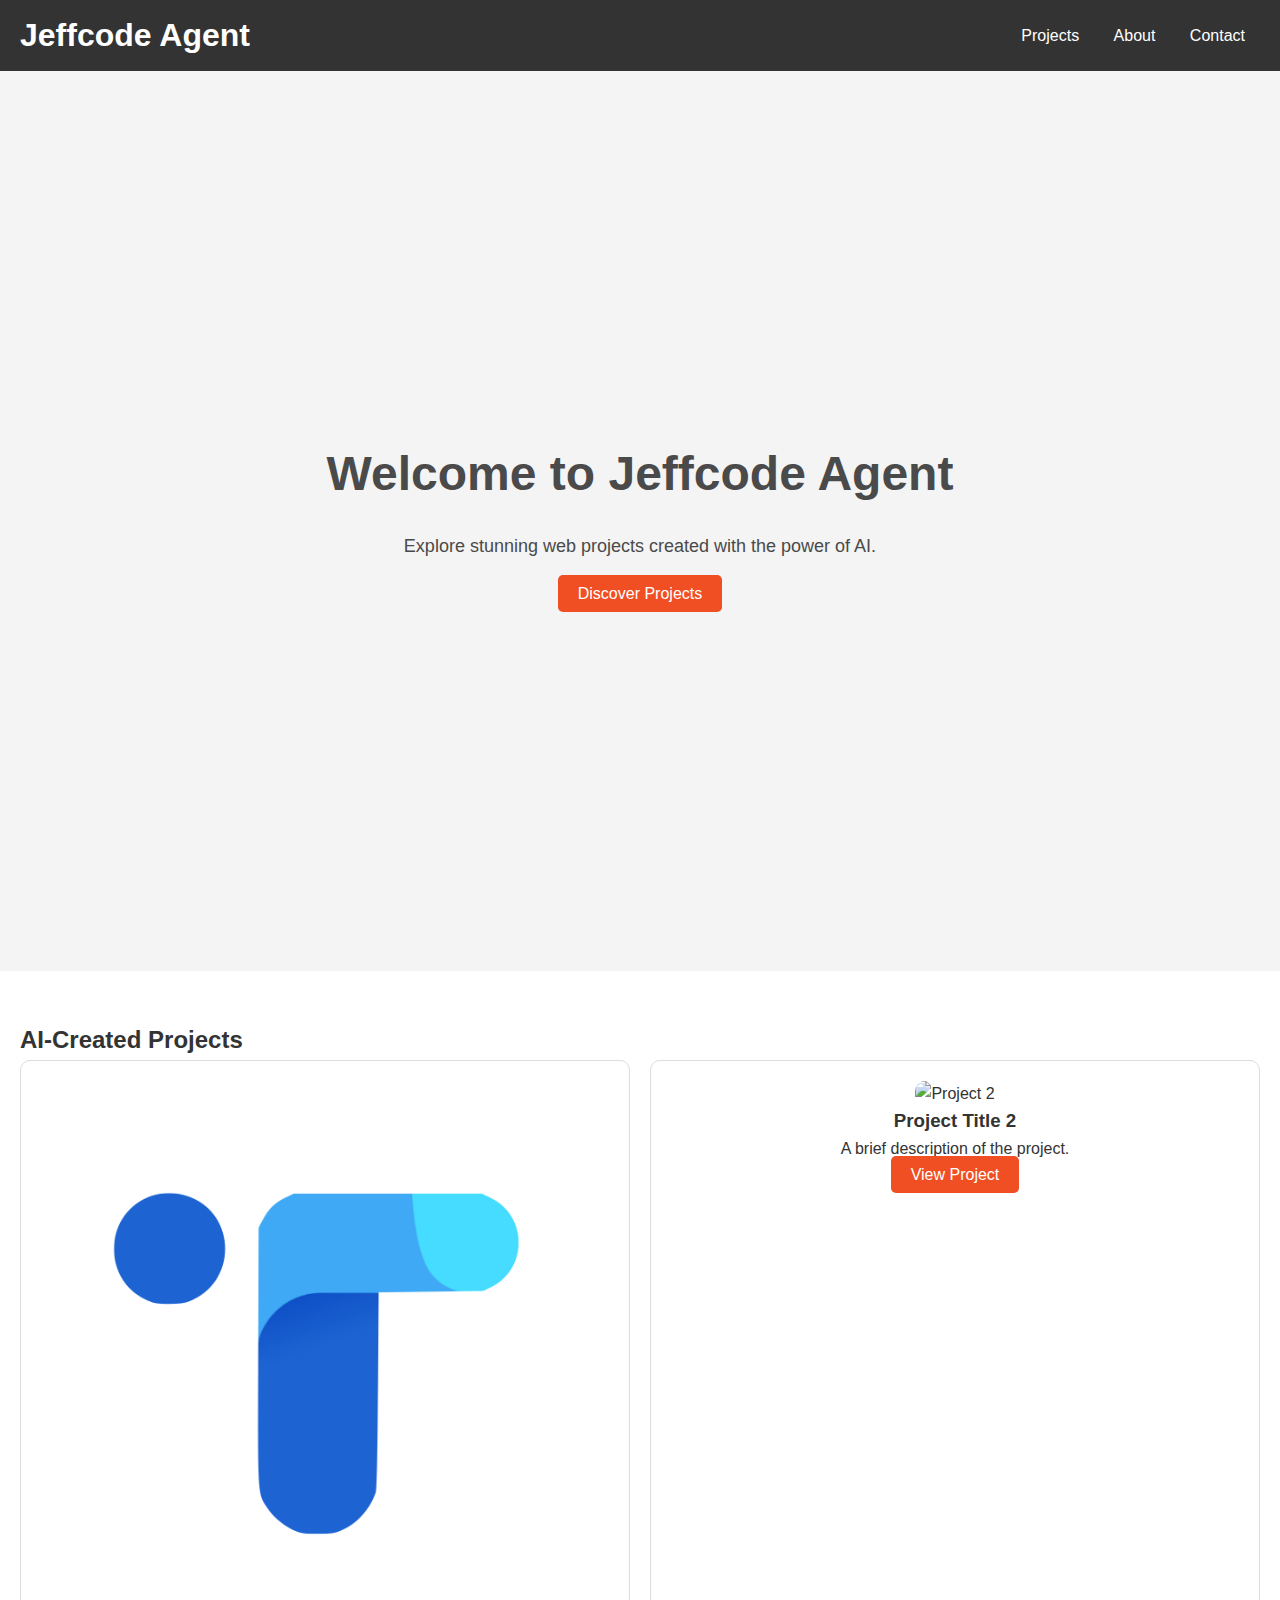
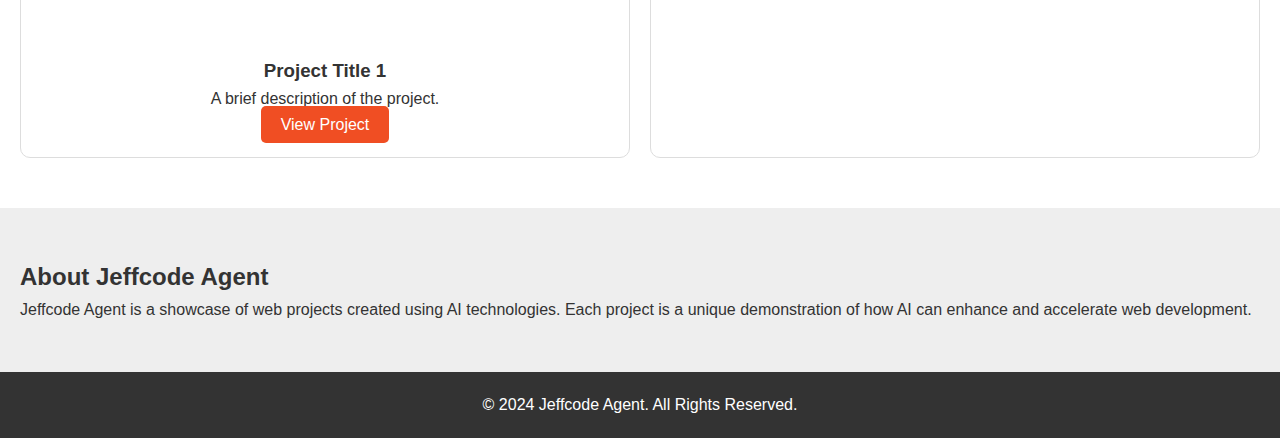
==== index.html @ ad783b9c "Update index.html" ====
<!DOCTYPE html>
<html lang="en">
<head>
    <meta charset="UTF-8">
    <meta name="viewport" content="width=device-width, initial-scale=1.0">
    <meta name="description" content="Showcasing AI-created websites by Jeff Kuo">
    <title>Jeffcode Agent - AI Web Creations</title>
    <link rel="stylesheet" href="styles.css">
</head>
<body>
    <header>
        <nav>
            <div class="logo">
                <h1>Jeffcode Agent</h1>
            </div>
            <ul class="nav-links">
                <li><a href="#projects">Projects</a></li>
                <li><a href="#about">About</a></li>
                <li><a href="#contact">Contact</a></li>
            </ul>
        </nav>
    </header>

    <section class="hero">
        <div class="hero-content">
            <h2>Welcome to Jeffcode Agent</h2>
            <p>Explore stunning web projects created with the power of AI.</p>
            <a href="#projects" class="btn">Discover Projects</a>
        </div>
    </section>

    <section id="projects" class="projects-section">
        <h2>AI-Created Projects</h2>
        <div class="projects-grid">
            <div class="project-card">
                <img src="project1-thumbnail.png" alt="Project 1">
                <h3>Project Title 1</h3>
                <p>A brief description of the project.</p>
                <a href="#" class="btn">View Project</a>
            </div>
            <div class="project-card">
                <img src="project2-thumbnail.jpg" alt="Project 2">
                <h3>Project Title 2</h3>
                <p>A brief description of the project.</p>
                <a href="#" class="btn">View Project</a>
            </div>
            <!-- Add more project cards as needed -->
        </div>
    </section>

    <section id="about" class="about-section">
        <h2>About Jeffcode Agent</h2>
        <p>Jeffcode Agent is a showcase of web projects created using AI technologies. Each project is a unique demonstration of how AI can enhance and accelerate web development.</p>
    </section>

    <footer>
        <p>&copy; 2024 Jeffcode Agent. All Rights Reserved.</p>
    </footer>
</body>
</html>
---- styles.css ----
* {
    margin: 0;
    padding: 0;
    box-sizing: border-box;
}

body {
    font-family: Arial, sans-serif;
    line-height: 1.6;
    background-color: #f4f4f4;
    color: #333;
}

header {
    background-color: #333;
    color: #fff;
    padding: 10px 0;
    text-align: center;
}

nav {
    display: flex;
    justify-content: space-between;
    align-items: center;
    padding: 0 20px;
}

.nav-links {
    list-style: none;
}

.nav-links li {
    display: inline;
    margin: 0 15px;
}

.nav-links a {
    color: #fff;
    text-decoration: none;
    font-size: 16px;
}

.hero {
    background: url('hero-image.jpg') no-repeat center center/cover;
    height: 100vh;
    display: flex;
    justify-content: center;
    align-items: center;
    text-align: center;
    color: #fff;
}

.hero-content h2 {
    font-size: 48px;
    color: #4a4a4a; /* 深灰色 */
}

.hero-content p {
    font-size: 18px;
    margin: 20px 0;
    color: #4a4a4a; /* 深灰色 */
}

.btn {
    background-color: #f04e23;
    color: #fff;
    padding: 10px 20px;
    border: none;
    text-decoration: none;
    border-radius: 5px;
}

.projects-section {
    padding: 50px 20px;
    background-color: #fff;
}

.projects-grid {
    display: grid;
    grid-template-columns: repeat(auto-fit, minmax(250px, 1fr));
    gap: 20px;
}

.project-card {
    background-color: #fff;
    border: 1px solid #ddd;
    padding: 20px;
    text-align: center;
    border-radius: 10px;
}

.project-card img {
    max-width: 100%;
    border-radius: 10px;
}

.about-section {
    padding: 50px 20px;
    background-color: #eee;
}

footer {
    text-align: center;
    padding: 20px;
    background-color: #333;
    color: #fff;
}
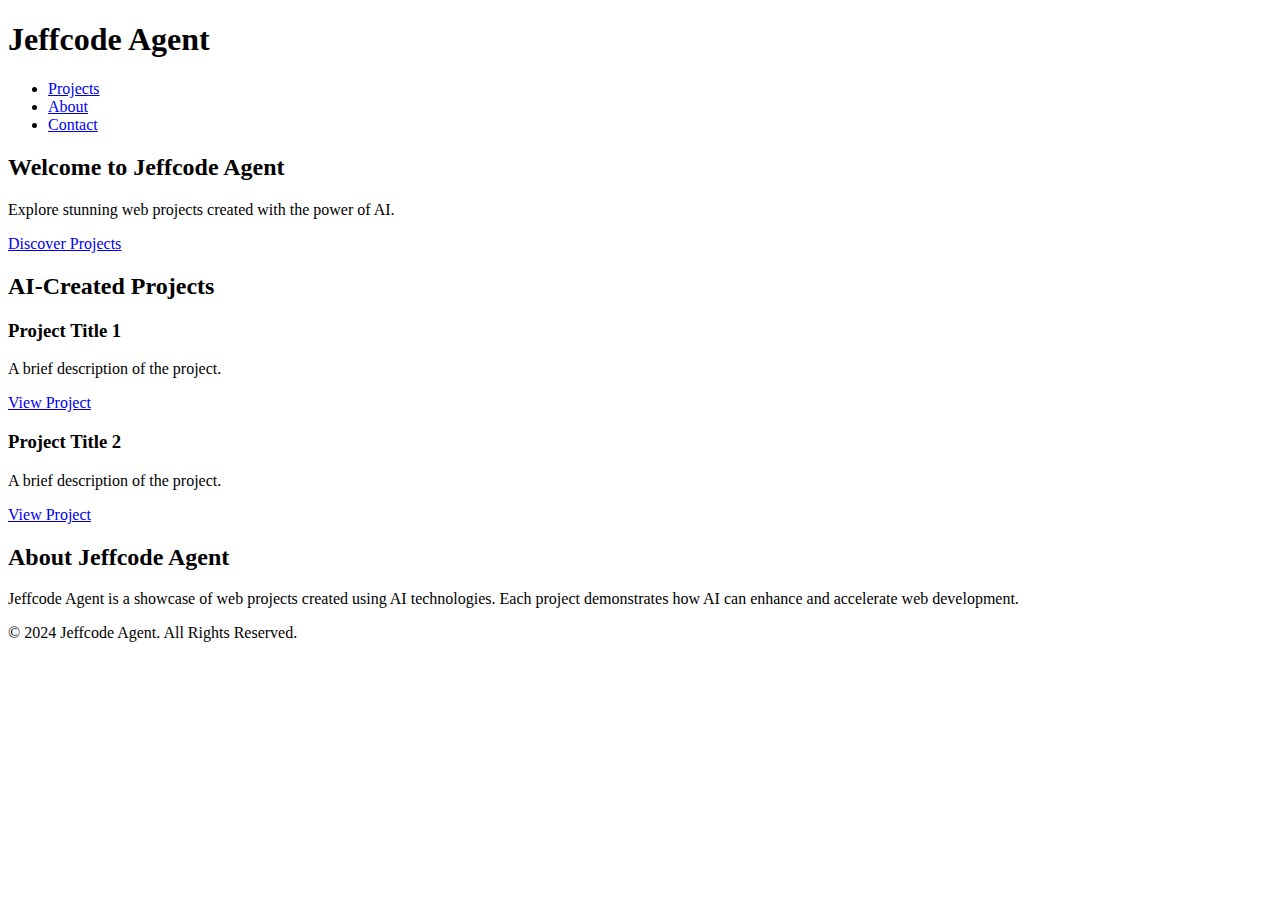
==== commit 032298c0: "Update index.html" ====
--- a/index.html
+++ b/index.html
@@ -3,17 +3,13 @@
 <head>
     <meta charset="UTF-8">
     <meta name="viewport" content="width=device-width, initial-scale=1.0">
-    <meta name="description" content="Showcasing AI-created websites by Jeff Kuo">
     <title>Jeffcode Agent - AI Web Creations</title>
-    <link rel="stylesheet" href="styles.css">
 </head>
 <body>
     <header>
+        <h1>Jeffcode Agent</h1>
         <nav>
-            <div class="logo">
-                <h1>Jeffcode Agent</h1>
-            </div>
-            <ul class="nav-links">
+            <ul>
                 <li><a href="#projects">Projects</a></li>
                 <li><a href="#about">About</a></li>
                 <li><a href="#contact">Contact</a></li>
@@ -21,36 +17,30 @@
         </nav>
     </header>
 
-    <section class="hero">
-        <div class="hero-content">
-            <h2>Welcome to Jeffcode Agent</h2>
-            <p>Explore stunning web projects created with the power of AI.</p>
-            <a href="#projects" class="btn">Discover Projects</a>
-        </div>
+    <section>
+        <h2>Welcome to Jeffcode Agent</h2>
+        <p>Explore stunning web projects created with the power of AI.</p>
+        <a href="#projects">Discover Projects</a>
     </section>
 
-    <section id="projects" class="projects-section">
+    <section id="projects">
         <h2>AI-Created Projects</h2>
-        <div class="projects-grid">
-            <div class="project-card">
-                <img src="project1-thumbnail.png" alt="Project 1">
-                <h3>Project Title 1</h3>
-                <p>A brief description of the project.</p>
-                <a href="#" class="btn">View Project</a>
-            </div>
-            <div class="project-card">
-                <img src="project2-thumbnail.jpg" alt="Project 2">
-                <h3>Project Title 2</h3>
-                <p>A brief description of the project.</p>
-                <a href="#" class="btn">View Project</a>
-            </div>
-            <!-- Add more project cards as needed -->
+        <div>
+            <h3>Project Title 1</h3>
+            <p>A brief description of the project.</p>
+            <a href="#">View Project</a>
         </div>
+        <div>
+            <h3>Project Title 2</h3>
+            <p>A brief description of the project.</p>
+            <a href="#">View Project</a>
+        </div>
+        <!-- Add more projects as needed -->
     </section>
 
-    <section id="about" class="about-section">
+    <section id="about">
         <h2>About Jeffcode Agent</h2>
-        <p>Jeffcode Agent is a showcase of web projects created using AI technologies. Each project is a unique demonstration of how AI can enhance and accelerate web development.</p>
+        <p>Jeffcode Agent is a showcase of web projects created using AI technologies. Each project demonstrates how AI can enhance and accelerate web development.</p>
     </section>
 
     <footer>
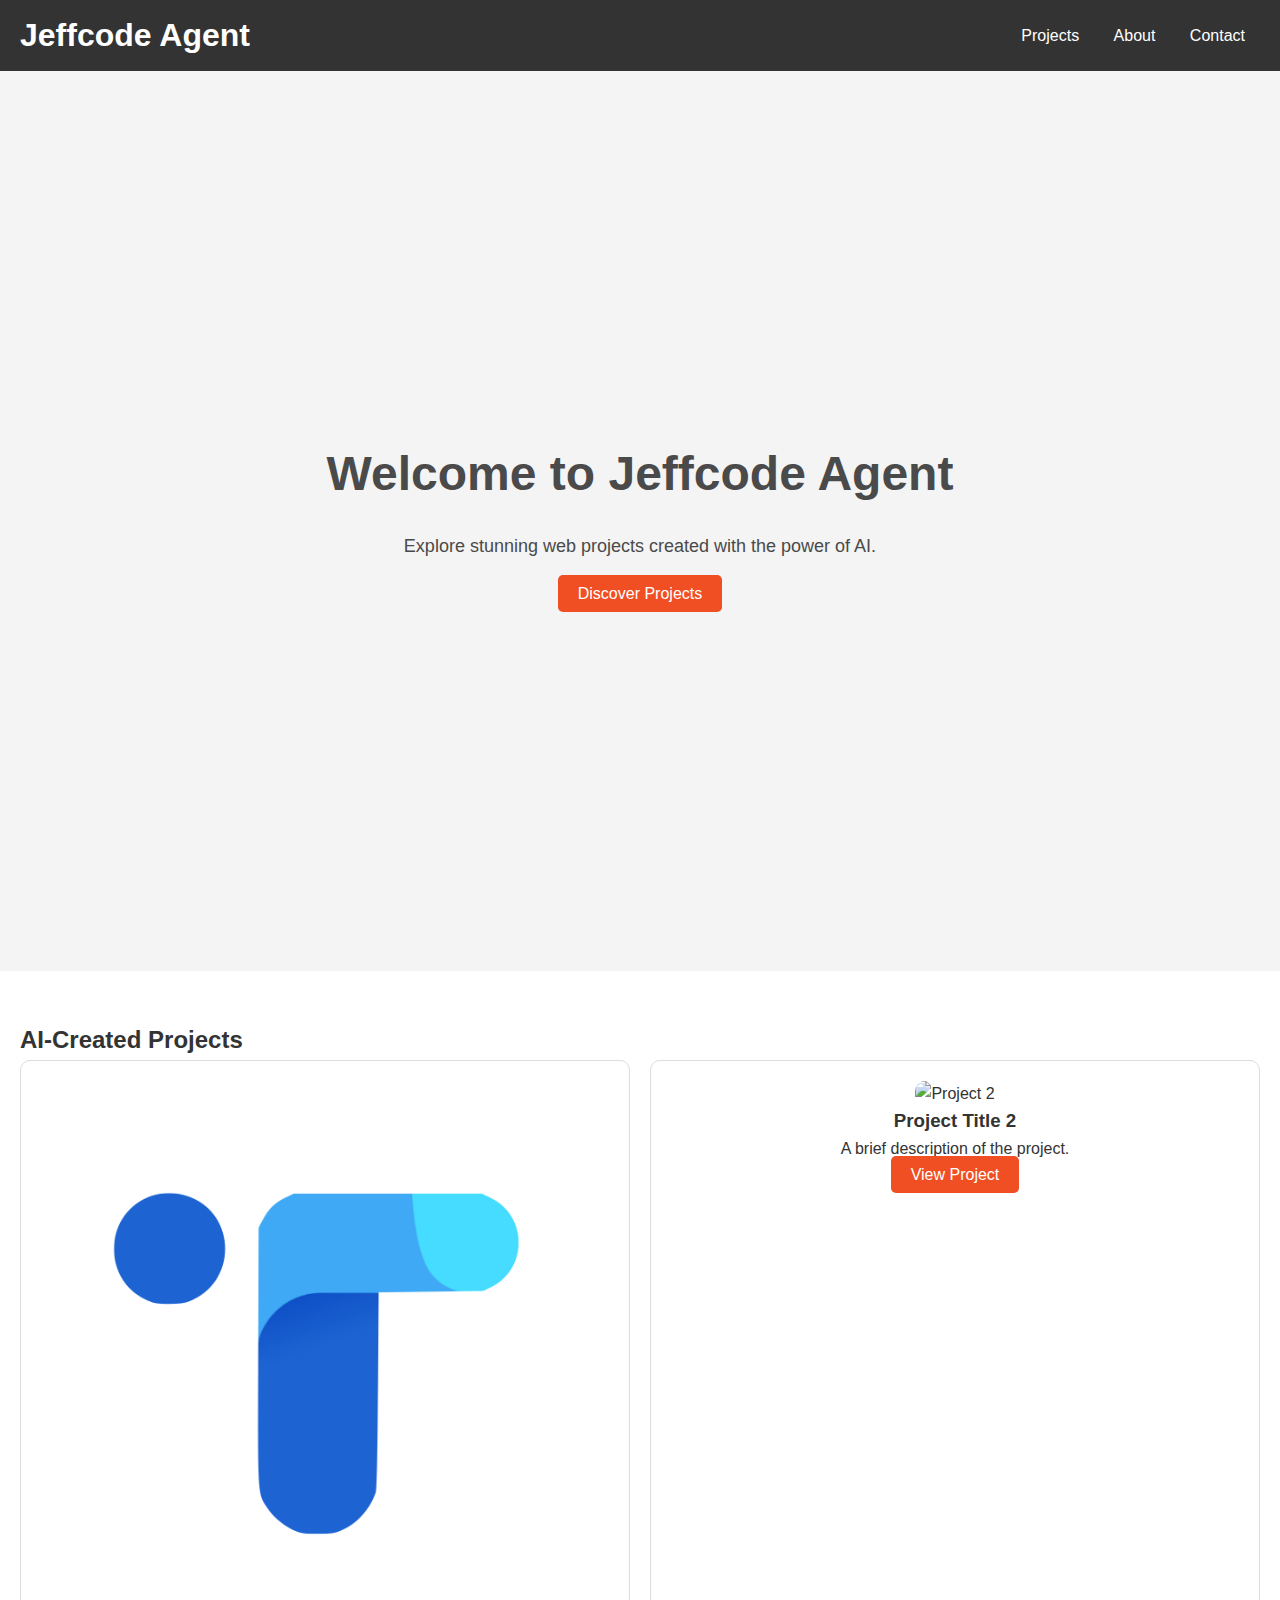
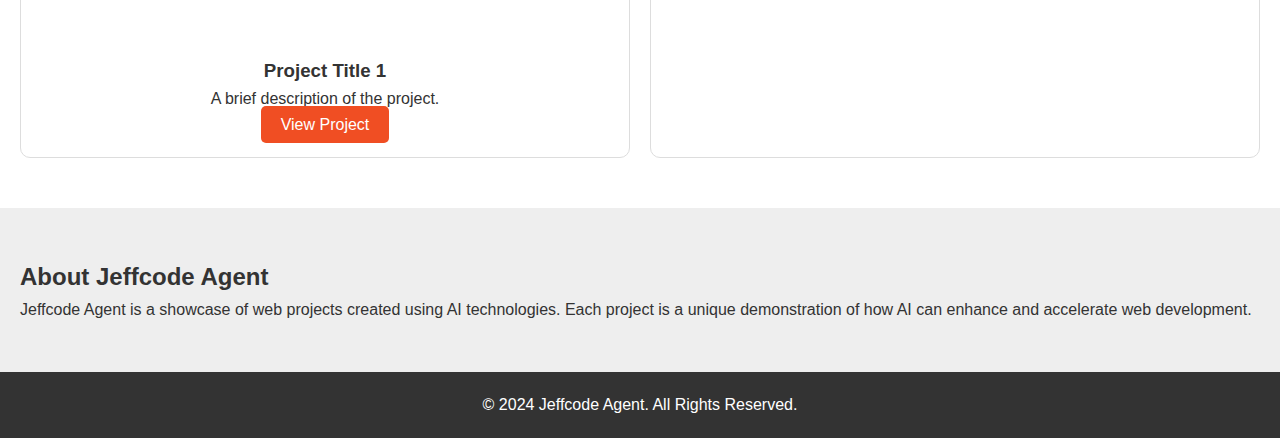
==== commit 4e6e7932: "Update index.html" ====
--- a/index.html
+++ b/index.html
@@ -3,13 +3,17 @@
 <head>
     <meta charset="UTF-8">
     <meta name="viewport" content="width=device-width, initial-scale=1.0">
+    <meta name="description" content="Showcasing AI-created websites by Jeff Kuo">
     <title>Jeffcode Agent - AI Web Creations</title>
+    <link rel="stylesheet" href="styles.css">
 </head>
 <body>
     <header>
-        <h1>Jeffcode Agent</h1>
         <nav>
-            <ul>
+            <div class="logo">
+                <h1>Jeffcode Agent</h1>
+            </div>
+            <ul class="nav-links">
                 <li><a href="#projects">Projects</a></li>
                 <li><a href="#about">About</a></li>
                 <li><a href="#contact">Contact</a></li>
@@ -17,30 +21,36 @@
         </nav>
     </header>
 
-    <section>
-        <h2>Welcome to Jeffcode Agent</h2>
-        <p>Explore stunning web projects created with the power of AI.</p>
-        <a href="#projects">Discover Projects</a>
+    <section class="hero">
+        <div class="hero-content">
+            <h2>Welcome to Jeffcode Agent</h2>
+            <p>Explore stunning web projects created with the power of AI.</p>
+            <a href="#projects" class="btn">Discover Projects</a>
+        </div>
     </section>
 
-    <section id="projects">
+    <section id="projects" class="projects-section">
         <h2>AI-Created Projects</h2>
-        <div>
-            <h3>Project Title 1</h3>
-            <p>A brief description of the project.</p>
-            <a href="#">View Project</a>
+        <div class="projects-grid">
+            <div class="project-card">
+                <img src="project1-thumbnail.png" alt="Project 1">
+                <h3>Project Title 1</h3>
+                <p>A brief description of the project.</p>
+                <a href="#" class="btn">View Project</a>
+            </div>
+            <div class="project-card">
+                <img src="project2-thumbnail.jpg" alt="Project 2">
+                <h3>Project Title 2</h3>
+                <p>A brief description of the project.</p>
+                <a href="#" class="btn">View Project</a>
+            </div>
+            <!-- Add more project cards as needed -->
         </div>
-        <div>
-            <h3>Project Title 2</h3>
-            <p>A brief description of the project.</p>
-            <a href="#">View Project</a>
-        </div>
-        <!-- Add more projects as needed -->
     </section>
 
-    <section id="about">
+    <section id="about" class="about-section">
         <h2>About Jeffcode Agent</h2>
-        <p>Jeffcode Agent is a showcase of web projects created using AI technologies. Each project demonstrates how AI can enhance and accelerate web development.</p>
+        <p>Jeffcode Agent is a showcase of web projects created using AI technologies. Each project is a unique demonstration of how AI can enhance and accelerate web development.</p>
     </section>
 
     <footer>
--- a/styles.css
+++ b/styles.css
@@ -0,0 +1,107 @@
+* {
+    margin: 0;
+    padding: 0;
+    box-sizing: border-box;
+}
+
+body {
+    font-family: Arial, sans-serif;
+    line-height: 1.6;
+    background-color: #f4f4f4;
+    color: #333;
+}
+
+header {
+    background-color: #333;
+    color: #fff;
+    padding: 10px 0;
+    text-align: center;
+}
+
+nav {
+    display: flex;
+    justify-content: space-between;
+    align-items: center;
+    padding: 0 20px;
+}
+
+.nav-links {
+    list-style: none;
+}
+
+.nav-links li {
+    display: inline;
+    margin: 0 15px;
+}
+
+.nav-links a {
+    color: #fff;
+    text-decoration: none;
+    font-size: 16px;
+}
+
+.hero {
+    background: url('hero-image.jpg') no-repeat center center/cover;
+    height: 100vh;
+    display: flex;
+    justify-content: center;
+    align-items: center;
+    text-align: center;
+    color: #fff;
+}
+
+.hero-content h2 {
+    font-size: 48px;
+    color: #4a4a4a; /* 深灰色 */
+}
+
+.hero-content p {
+    font-size: 18px;
+    margin: 20px 0;
+    color: #4a4a4a; /* 深灰色 */
+}
+
+.btn {
+    background-color: #f04e23;
+    color: #fff;
+    padding: 10px 20px;
+    border: none;
+    text-decoration: none;
+    border-radius: 5px;
+}
+
+.projects-section {
+    padding: 50px 20px;
+    background-color: #fff;
+}
+
+.projects-grid {
+    display: grid;
+    grid-template-columns: repeat(auto-fit, minmax(250px, 1fr));
+    gap: 20px;
+}
+
+.project-card {
+    background-color: #fff;
+    border: 1px solid #ddd;
+    padding: 20px;
+    text-align: center;
+    border-radius: 10px;
+}
+
+.project-card img {
+    max-width: 100%;
+    border-radius: 10px;
+}
+
+.about-section {
+    padding: 50px 20px;
+    background-color: #eee;
+}
+
+footer {
+    text-align: center;
+    padding: 20px;
+    background-color: #333;
+    color: #fff;
+}
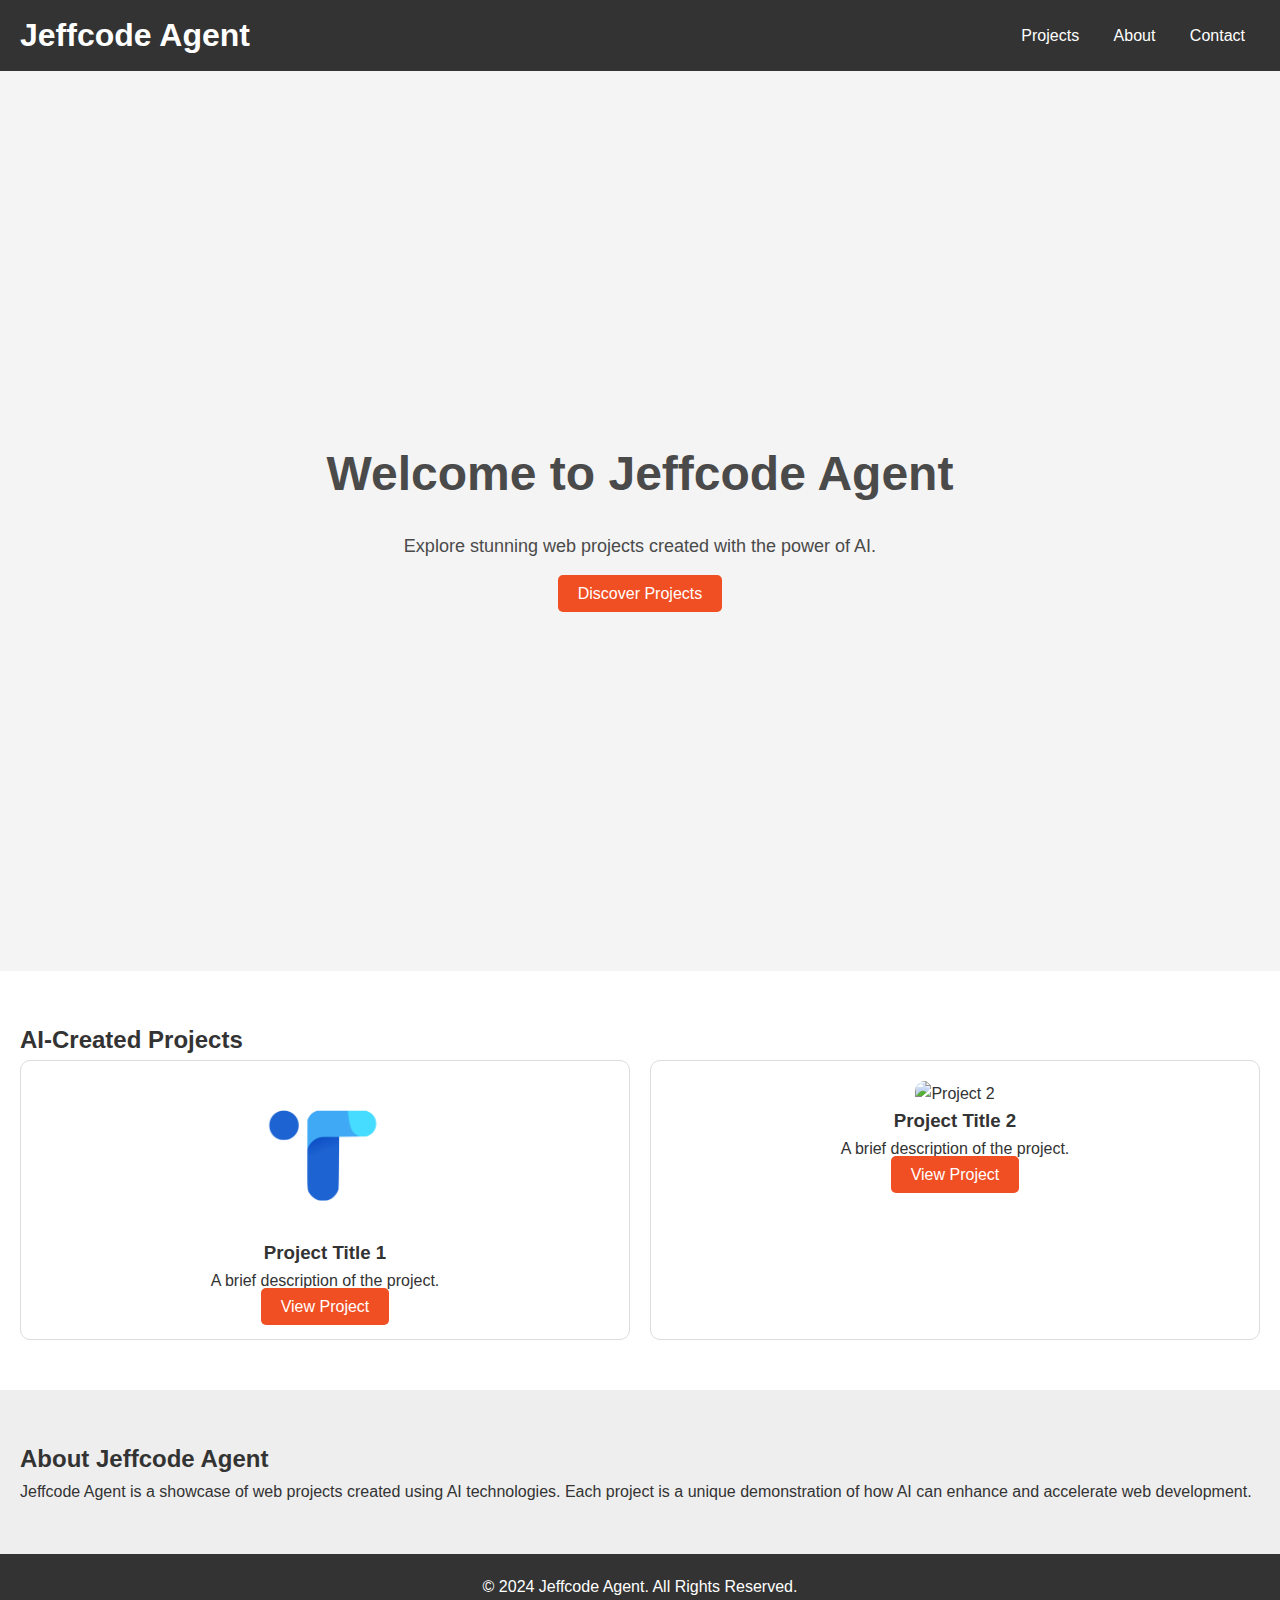
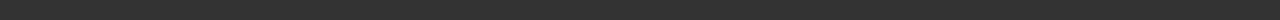
==== commit 247ef6d8: "Update index.html" ====
--- a/index.html
+++ b/index.html
@@ -33,7 +33,7 @@
         <h2>AI-Created Projects</h2>
         <div class="projects-grid">
             <div class="project-card">
-                <img src="project1-thumbnail.png" alt="Project 1">
+                <img src="project1-thumbnail.png" alt="Project 1" width="150" height="150">
                 <h3>Project Title 1</h3>
                 <p>A brief description of the project.</p>
                 <a href="#" class="btn">View Project</a>
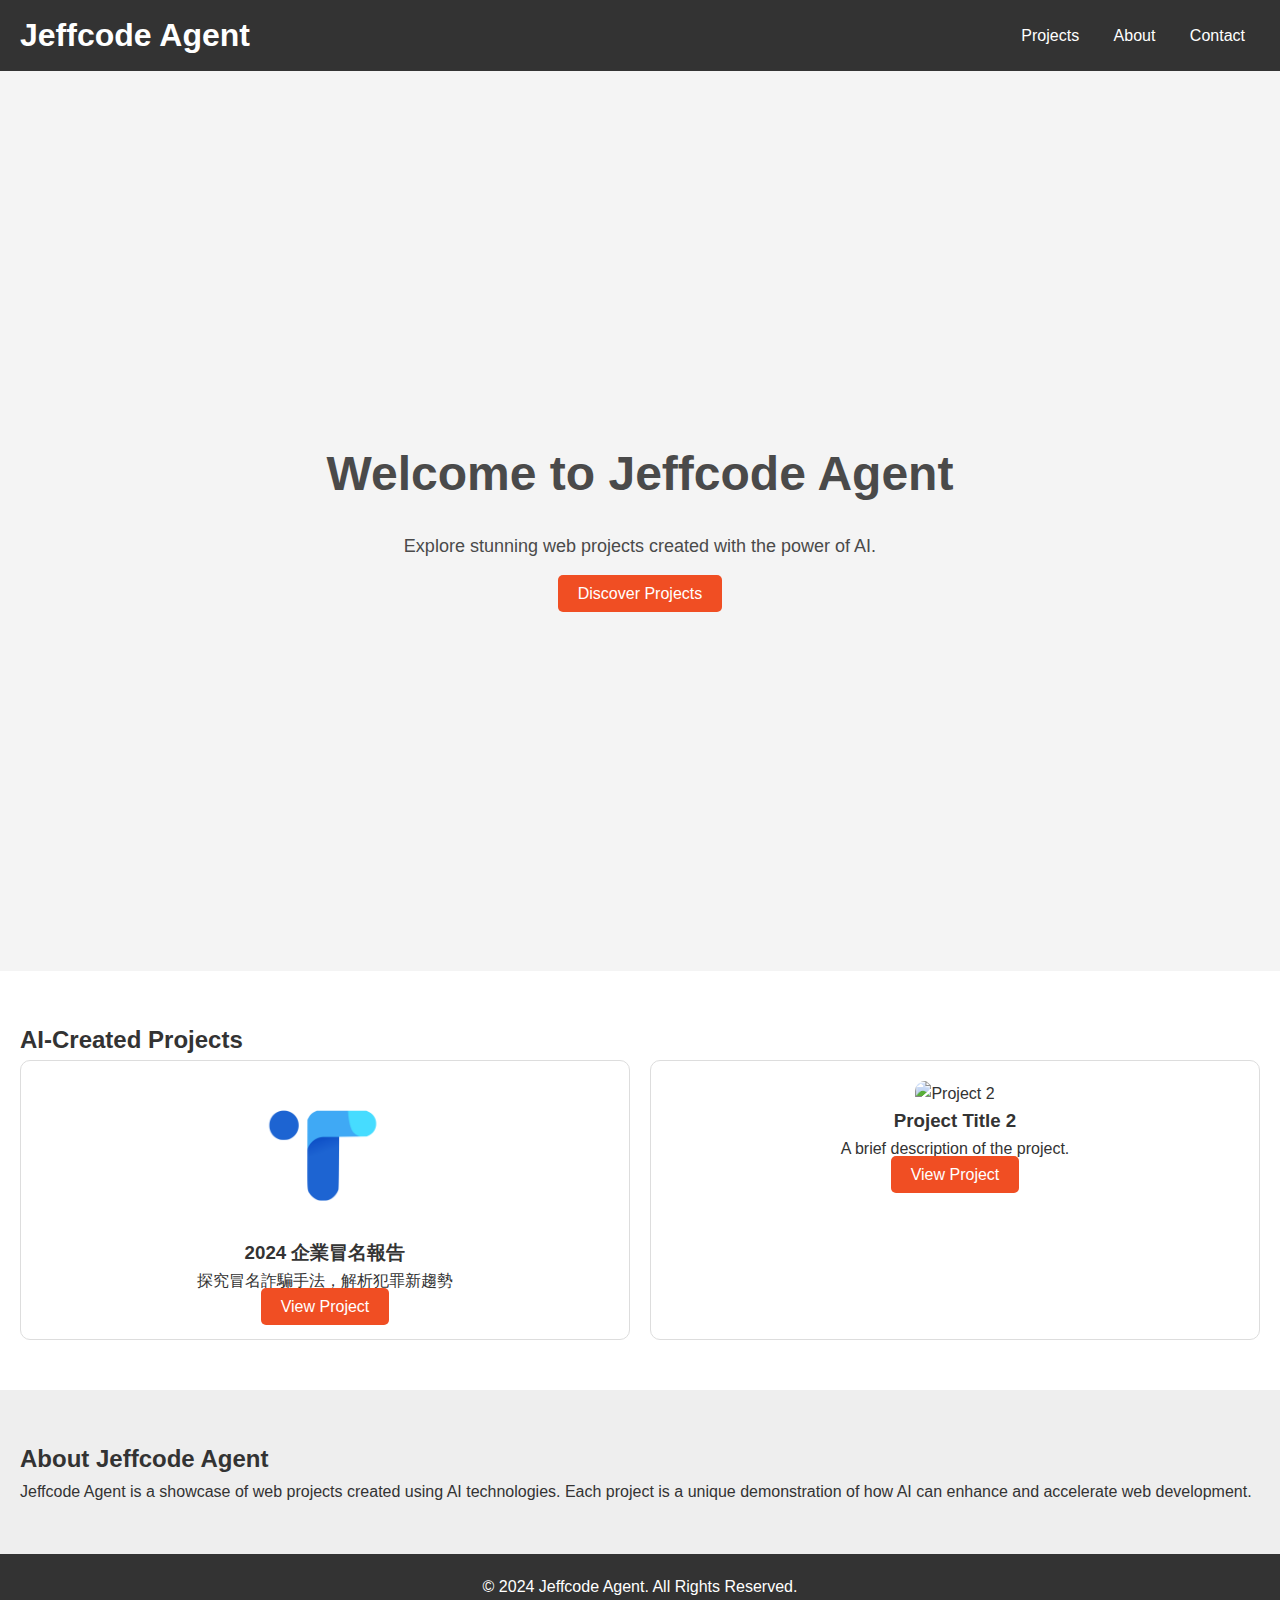
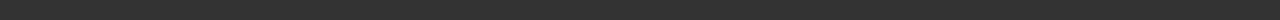
==== commit b762f17c: "Update index.html" ====
--- a/index.html
+++ b/index.html
@@ -34,8 +34,8 @@
         <div class="projects-grid">
             <div class="project-card">
                 <img src="project1-thumbnail.png" alt="Project 1" width="150" height="150">
-                <h3>Project Title 1</h3>
-                <p>A brief description of the project.</p>
+                <h3>2024 企業冒名報告</h3>
+                <p>探究冒名詐騙手法，解析犯罪新趨勢</p>
                 <a href="#" class="btn">View Project</a>
             </div>
             <div class="project-card">
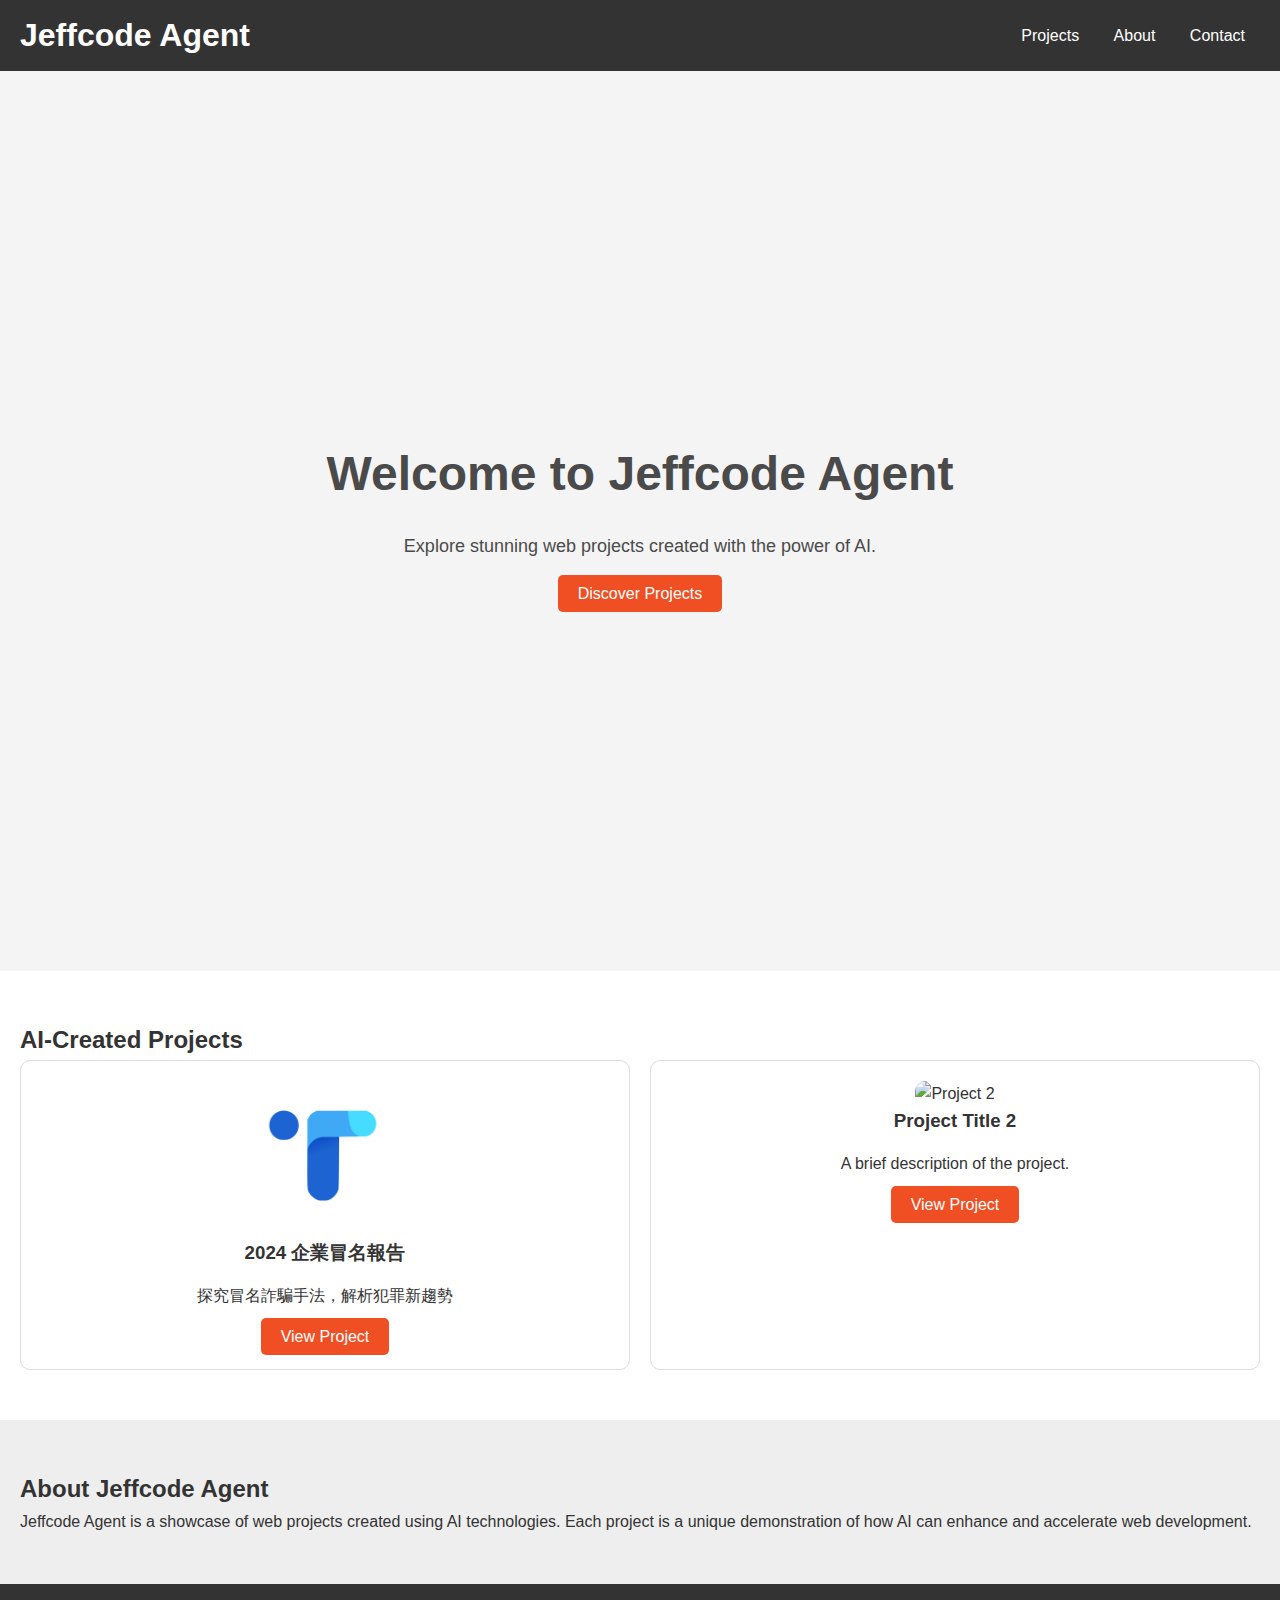
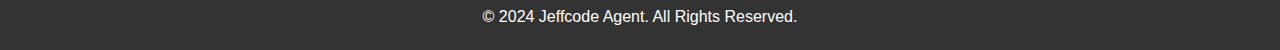
==== commit 1b467c8c: "Update index.html" ====
--- a/index.html
+++ b/index.html
@@ -36,7 +36,7 @@
                 <img src="project1-thumbnail.png" alt="Project 1" width="150" height="150">
                 <h3>2024 企業冒名報告</h3>
                 <p>探究冒名詐騙手法，解析犯罪新趨勢</p>
-                <a href="#" class="btn">View Project</a>
+                <a href="2024phising.html" class="btn">View Project</a>
             </div>
             <div class="project-card">
                 <img src="project2-thumbnail.jpg" alt="Project 2">
--- a/styles.css
+++ b/styles.css
@@ -105,3 +105,14 @@
     background-color: #333;
     color: #fff;
 }
+.project-card h3 {
+    margin-bottom: 15px; /* 標題和描述之間的間距 */
+}
+
+.project-card p {
+    margin-bottom: 15px; /* 描述和按鈕之間的間距 */
+}
+
+.project-card a {
+    margin-top: 15px; /* 可選：讓按鈕與上方的描述保持距離 */
+}
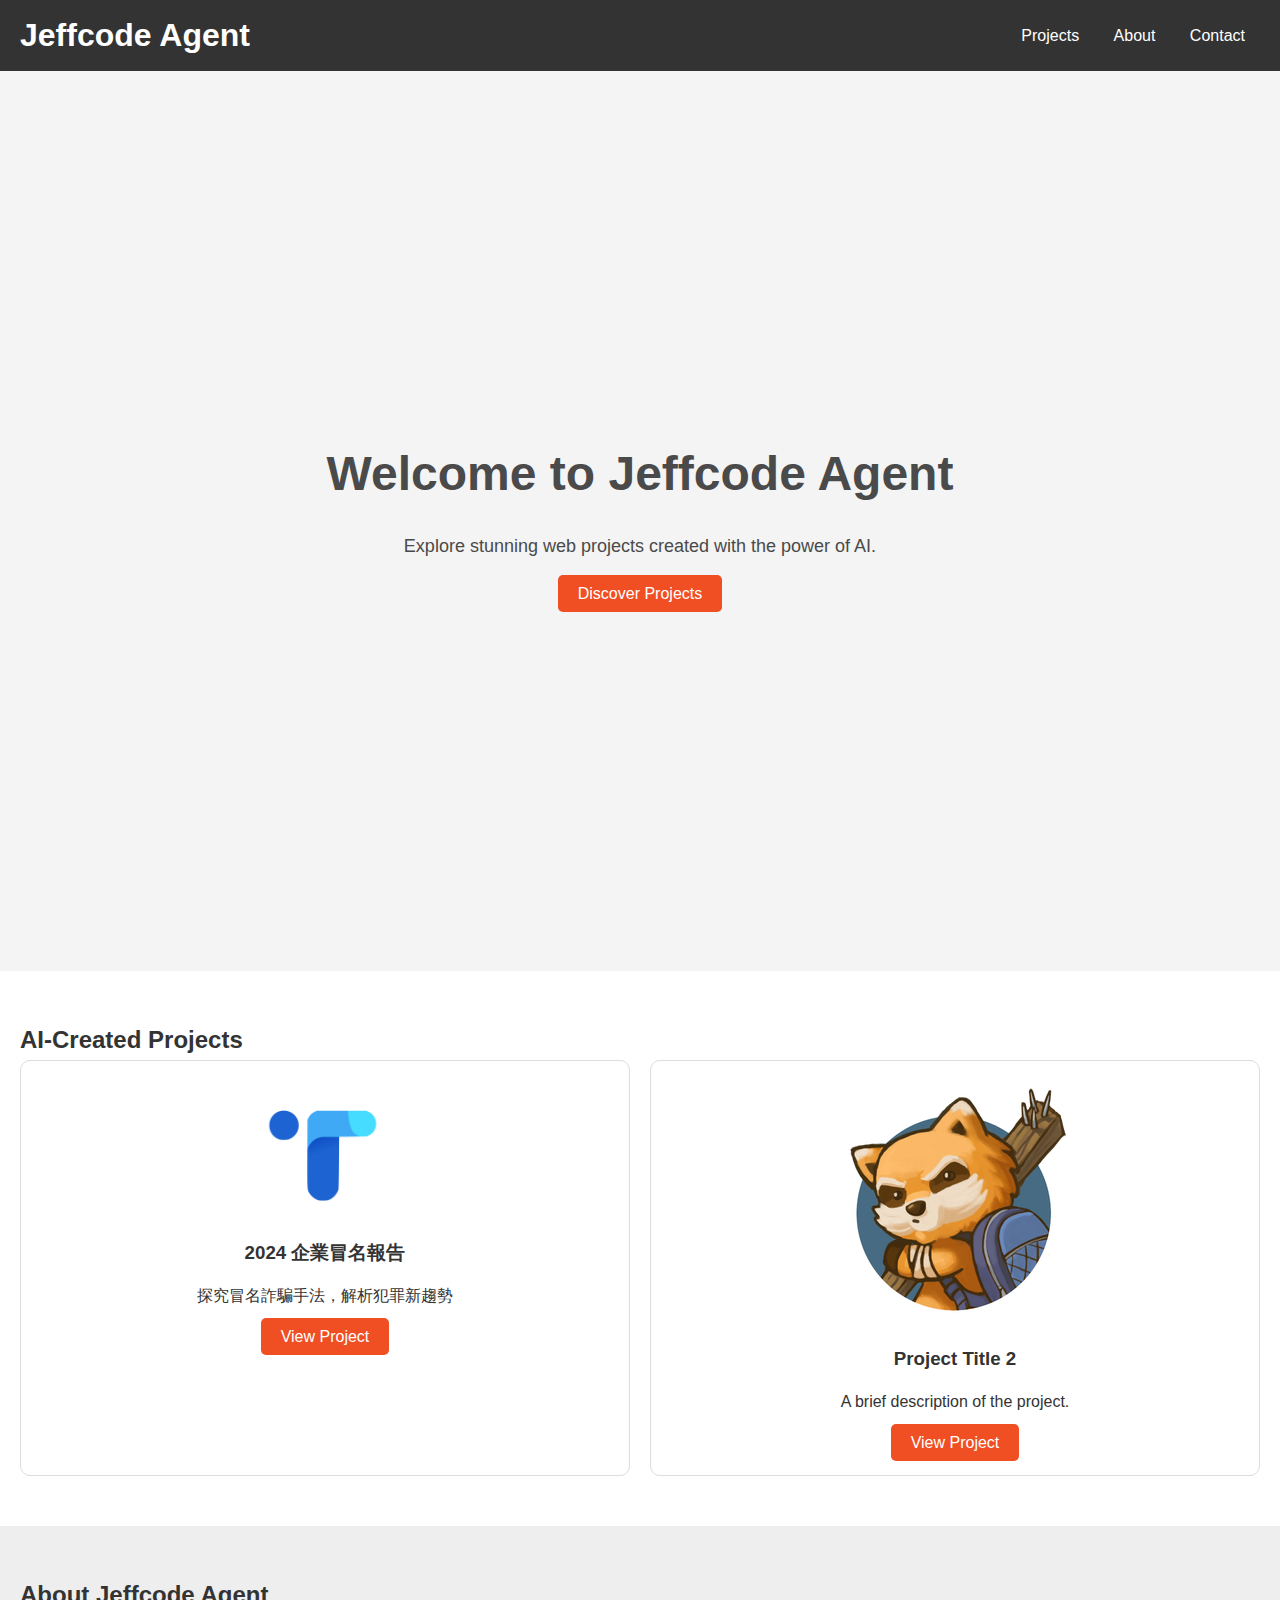
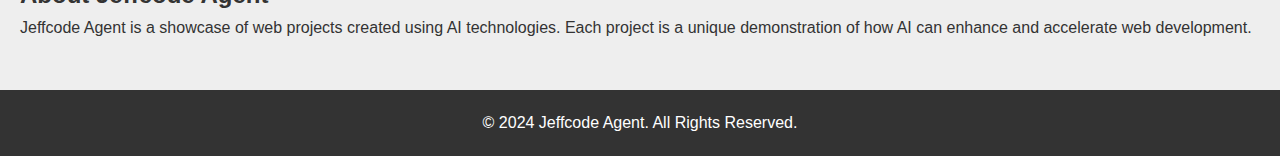
==== commit 28f57575: "Update index.html" ====
--- a/index.html
+++ b/index.html
@@ -39,7 +39,7 @@
                 <a href="2024phising.html" class="btn">View Project</a>
             </div>
             <div class="project-card">
-                <img src="project2-thumbnail.jpg" alt="Project 2">
+                <img src="projectN-thumbnail.png" alt="Project 2">
                 <h3>Project Title 2</h3>
                 <p>A brief description of the project.</p>
                 <a href="#" class="btn">View Project</a>
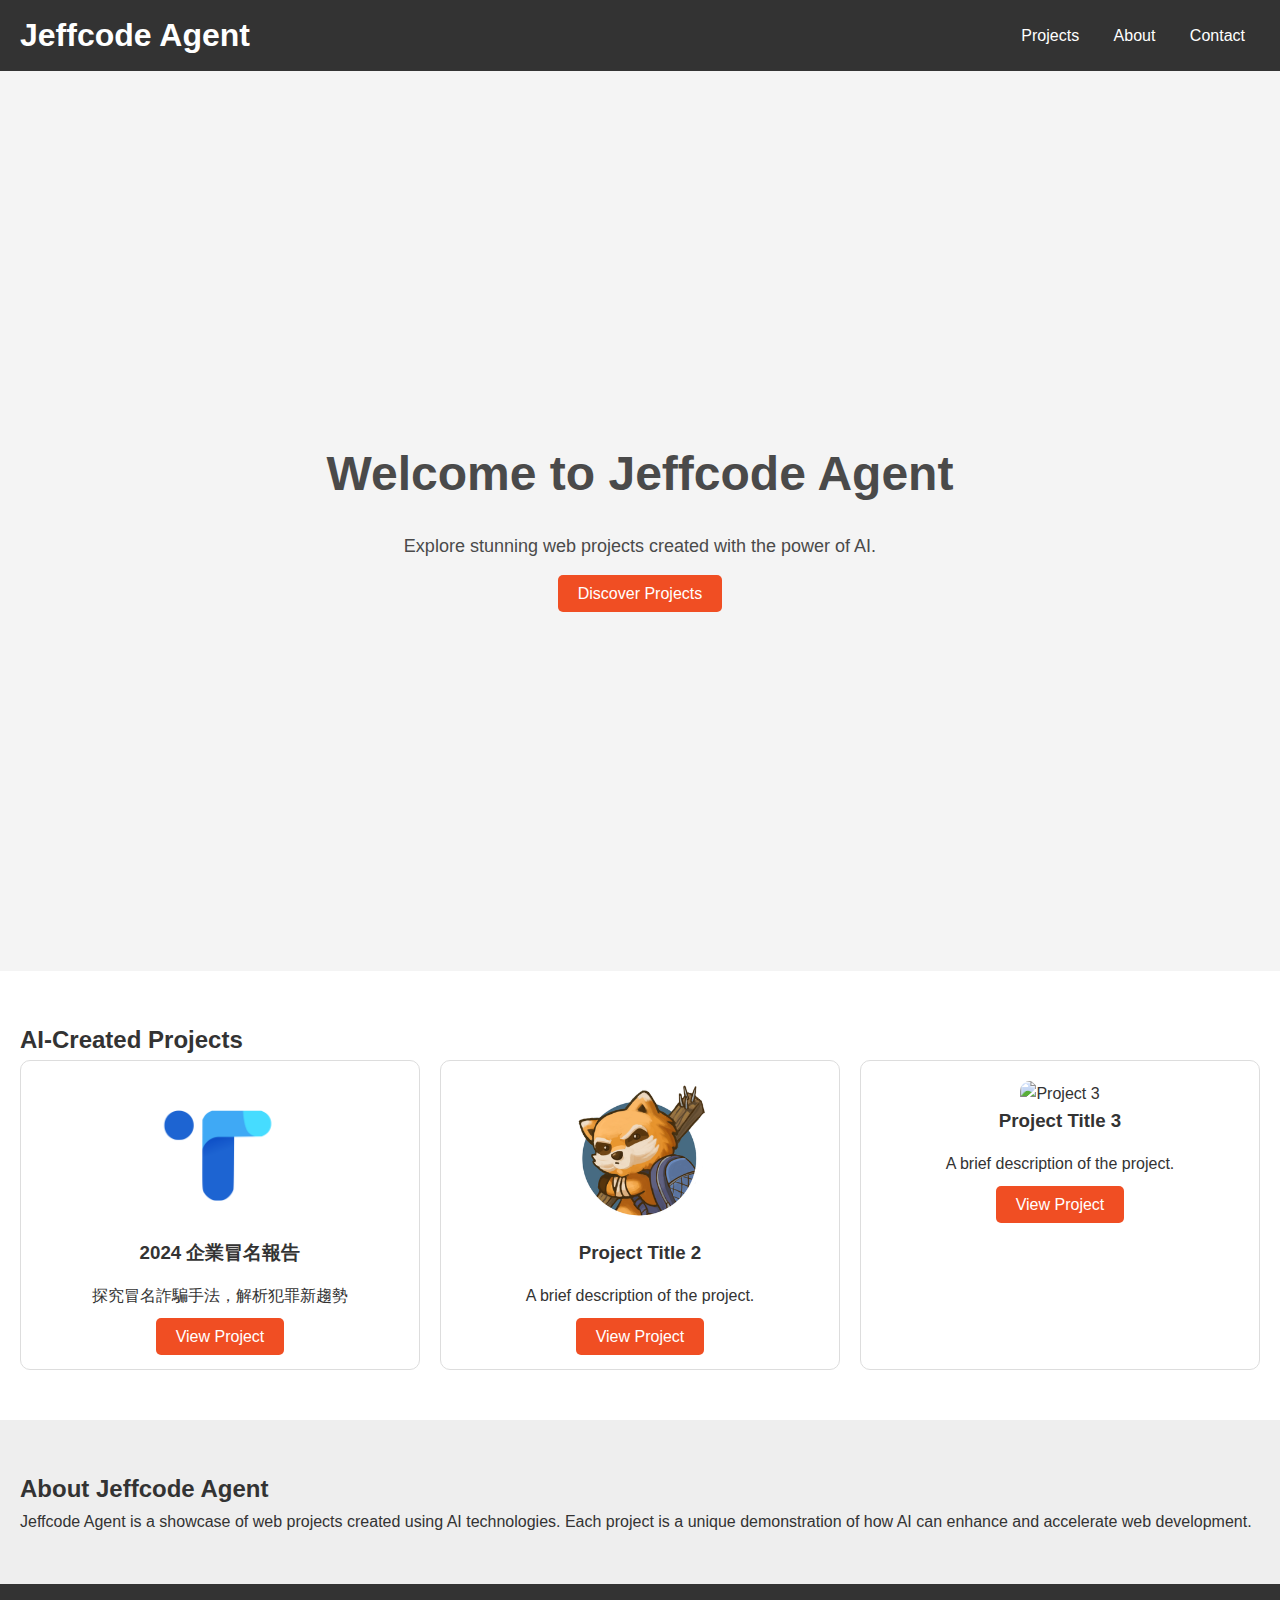
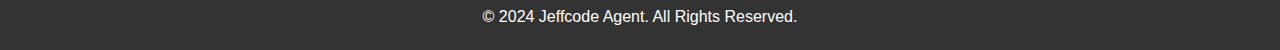
==== commit 88c74088: "Update index.html" ====
--- a/index.html
+++ b/index.html
@@ -39,12 +39,19 @@
                 <a href="2024phising.html" class="btn">View Project</a>
             </div>
             <div class="project-card">
-                <img src="projectN-thumbnail.png" alt="Project 2">
+                <img src="projectN-thumbnail.png" alt="Project 3" width="150" height="150">
                 <h3>Project Title 2</h3>
                 <p>A brief description of the project.</p>
                 <a href="#" class="btn">View Project</a>
             </div>
             <!-- Add more project cards as needed -->
+             <!-- 新增 Project 3 區塊 -->
+            <div class="project-card">
+                <img src="projectN-thumbnail.jpg" alt="Project 3" width="150" height="150">
+                <h3>Project Title 3</h3>
+                <p>A brief description of the project.</p>
+                <a href="#" class="btn">View Project</a>
+            </div>
         </div>
     </section>
 
